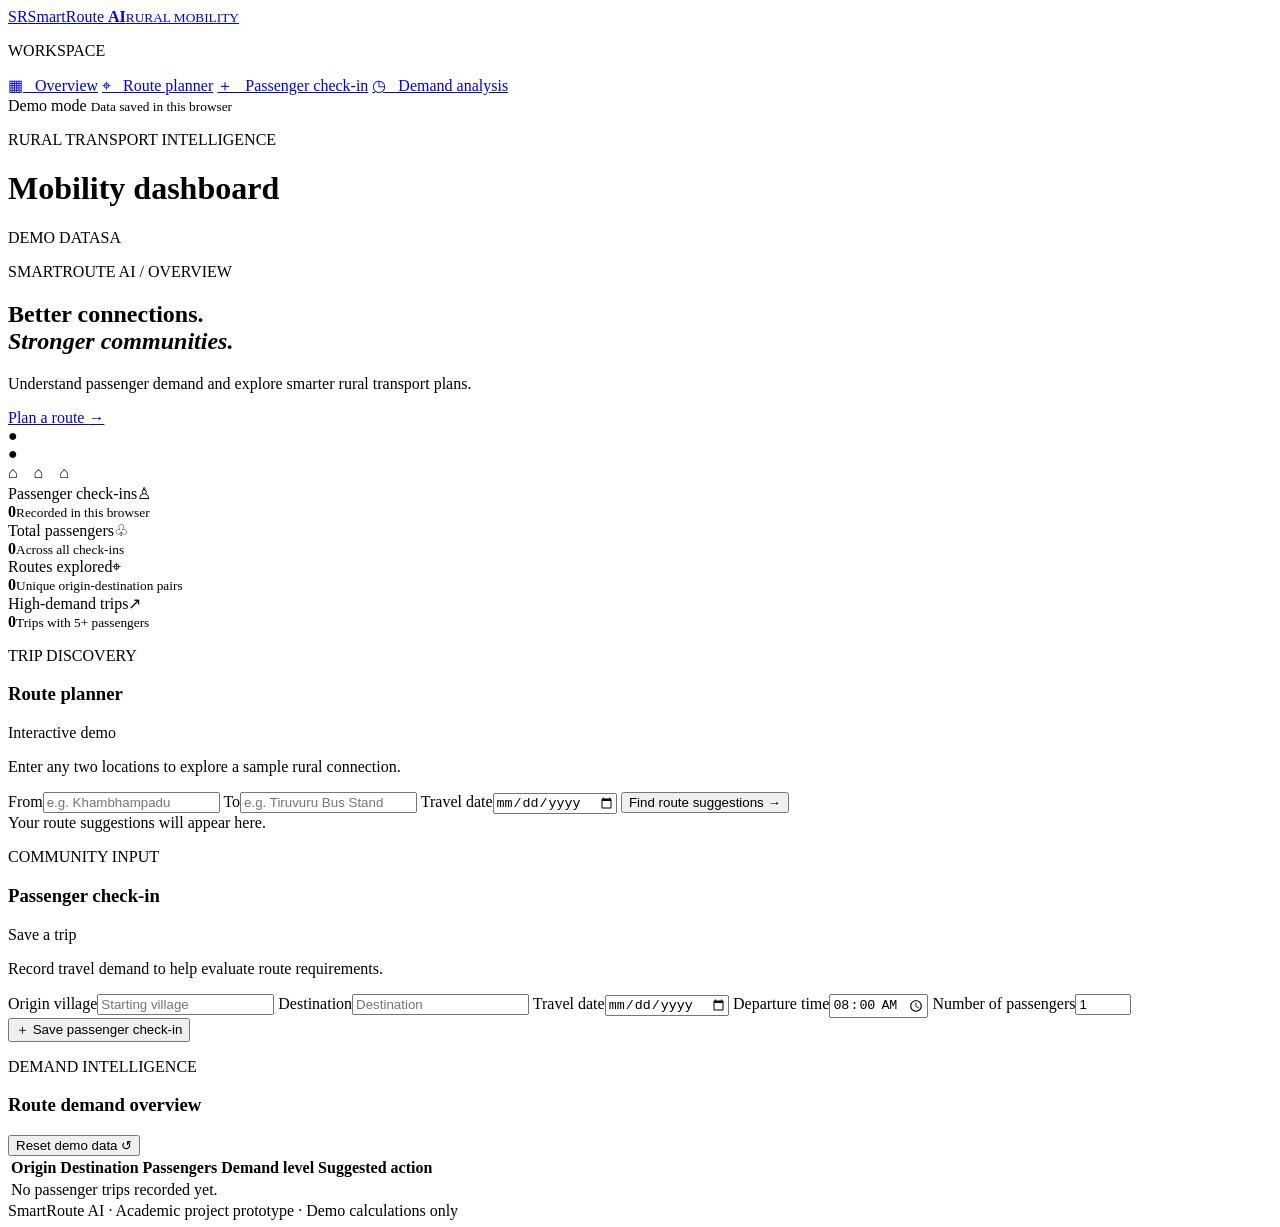
==== index.html @ 6442c950 "Add SmartRoute AI frontend page" ====
<!DOCTYPE html>
<html lang="en">
<head>
  <meta charset="UTF-8">
  <meta name="viewport" content="width=device-width, initial-scale=1.0">
  <meta name="theme-color" content="#10251f">
  <title>SmartRoute AI | Rural Mobility Planner</title>
  <link rel="stylesheet" href="styles.css">
</head>
<body>
  <div class="app-shell">
    <aside class="sidebar">
      <a class="brand" href="#"><span class="brand-mark">SR</span><span>SmartRoute <b>AI</b><small>RURAL MOBILITY</small></span></a>
      <p class="nav-label">WORKSPACE</p>
      <a class="nav-item active" href="#overview">▦ &nbsp; Overview</a>
      <a class="nav-item" href="#planner">⌖ &nbsp; Route planner</a>
      <a class="nav-item" href="#checkin">＋ &nbsp; Passenger check-in</a>
      <a class="nav-item" href="#demand">◷ &nbsp; Demand analysis</a>
      <div class="sidebar-bottom"><span class="status-dot"></span> Demo mode <small>Data saved in this browser</small></div>
    </aside>

    <main class="main-content">
      <header class="topbar">
        <div><p class="eyebrow">RURAL TRANSPORT INTELLIGENCE</p><h1>Mobility dashboard</h1></div>
        <div class="top-actions"><span class="live-pill"><i></i> DEMO DATA</span><span class="avatar">SA</span></div>
      </header>

      <section class="welcome">
        <div><p class="eyebrow light">SMARTROUTE AI / OVERVIEW</p><h2>Better connections.<br><em>Stronger communities.</em></h2><p>Understand passenger demand and explore smarter rural transport plans.</p><a class="button button-light" href="#planner">Plan a route <span>→</span></a></div>
        <div class="welcome-art" aria-hidden="true"><div class="sun"></div><div class="road"></div><div class="pin pin-one">●</div><div class="pin pin-two">●</div><div class="village">⌂　⌂　⌂</div></div>
      </section>

      <section class="stats-grid" id="overview">
        <article class="stat-card"><div class="stat-top"><span>Passenger check-ins</span><span class="stat-icon">♙</span></div><strong id="totalCheckins">0</strong><small>Recorded in this browser</small></article>
        <article class="stat-card"><div class="stat-top"><span>Total passengers</span><span class="stat-icon">♧</span></div><strong id="totalPassengers">0</strong><small>Across all check-ins</small></article>
        <article class="stat-card"><div class="stat-top"><span>Routes explored</span><span class="stat-icon">⌖</span></div><strong id="routesExplored">0</strong><small>Unique origin-destination pairs</small></article>
        <article class="stat-card"><div class="stat-top"><span>High-demand trips</span><span class="stat-icon">↗</span></div><strong id="highDemand">0</strong><small>Trips with 5+ passengers</small></article>
      </section>

      <div class="content-grid">
        <section class="panel" id="planner">
          <div class="panel-heading"><div><p class="eyebrow">TRIP DISCOVERY</p><h3>Route planner</h3></div><span class="tag">Interactive demo</span></div>
          <p class="muted">Enter any two locations to explore a sample rural connection.</p>
          <form id="routeForm" class="form-grid">
            <label>From<input id="origin" required placeholder="e.g. Khambhampadu"></label>
            <label>To<input id="destination" required placeholder="e.g. Tiruvuru Bus Stand"></label>
            <label class="full">Travel date<input id="travelDate" type="date" required></label>
            <button class="button button-dark full" type="submit">Find route suggestions <span>→</span></button>
          </form>
          <div id="routeResults" class="results empty-state">Your route suggestions will appear here.</div>
        </section>

        <section class="panel" id="checkin">
          <div class="panel-heading"><div><p class="eyebrow">COMMUNITY INPUT</p><h3>Passenger check-in</h3></div><span class="tag green-tag">Save a trip</span></div>
          <p class="muted">Record travel demand to help evaluate route requirements.</p>
          <form id="checkinForm" class="form-grid">
            <label>Origin village<input id="checkinOrigin" required placeholder="Starting village"></label>
            <label>Destination<input id="checkinDestination" required placeholder="Destination"></label>
            <label>Travel date<input id="checkinDate" type="date" required></label>
            <label>Departure time<input id="checkinTime" type="time" value="08:00" required></label>
            <label class="full">Number of passengers<input id="passengerCount" type="number" min="1" max="100" value="1" required></label>
            <button class="button button-green full" type="submit">＋ Save passenger check-in</button>
          </form>
          <p id="formMessage" class="form-message" role="status"></p>
        </section>
      </div>

      <section class="panel demand-panel" id="demand">
        <div class="panel-heading"><div><p class="eyebrow">DEMAND INTELLIGENCE</p><h3>Route demand overview</h3></div><button class="text-button" id="resetDemo">Reset demo data ↺</button></div>
        <div class="table-wrap"><table><thead><tr><th>Origin</th><th>Destination</th><th>Passengers</th><th>Demand level</th><th>Suggested action</th></tr></thead><tbody id="demandRows"><tr><td colspan="5" class="empty-cell">No passenger trips recorded yet.</td></tr></tbody></table></div>
      </section>
      <footer>SmartRoute AI · Academic project prototype · Demo calculations only</footer>
    </main>
  </div>
  <script src="app.js"></script>
</body>
</html>
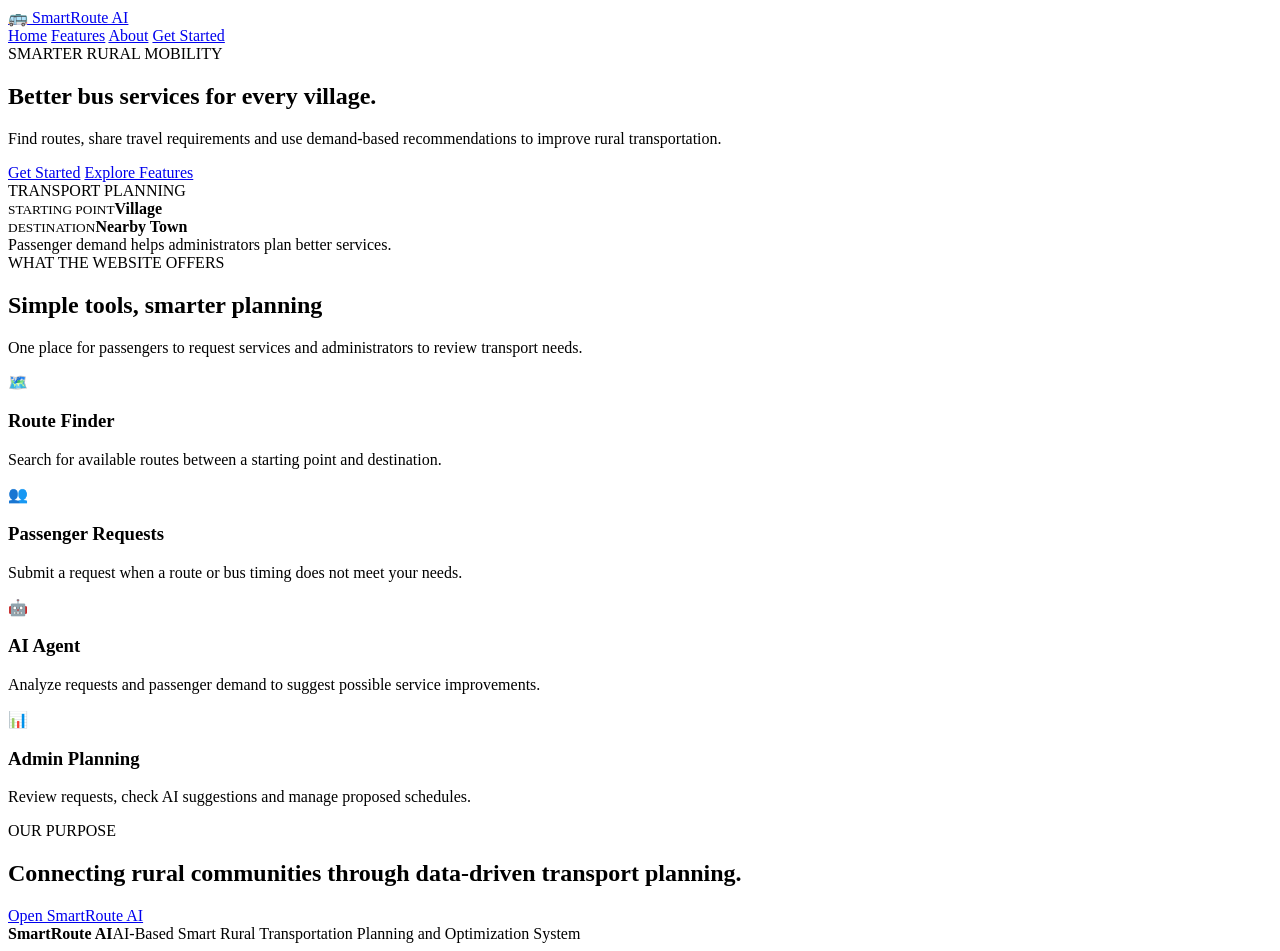
==== commit 852901eb: "Add SmartRoute AI home page" ====
--- a/index.html
+++ b/index.html
@@ -3,75 +3,64 @@
 <head>
   <meta charset="UTF-8">
   <meta name="viewport" content="width=device-width, initial-scale=1.0">
-  <meta name="theme-color" content="#10251f">
-  <title>SmartRoute AI | Rural Mobility Planner</title>
-  <link rel="stylesheet" href="styles.css">
+  <meta name="description" content="SmartRoute AI helps improve rural transportation planning.">
+  <title>SmartRoute AI | Rural Transportation</title>
+  <link rel="stylesheet" href="css/style.css">
 </head>
 <body>
-  <div class="app-shell">
-    <aside class="sidebar">
-      <a class="brand" href="#"><span class="brand-mark">SR</span><span>SmartRoute <b>AI</b><small>RURAL MOBILITY</small></span></a>
-      <p class="nav-label">WORKSPACE</p>
-      <a class="nav-item active" href="#overview">▦ &nbsp; Overview</a>
-      <a class="nav-item" href="#planner">⌖ &nbsp; Route planner</a>
-      <a class="nav-item" href="#checkin">＋ &nbsp; Passenger check-in</a>
-      <a class="nav-item" href="#demand">◷ &nbsp; Demand analysis</a>
-      <div class="sidebar-bottom"><span class="status-dot"></span> Demo mode <small>Data saved in this browser</small></div>
-    </aside>
+  <header class="site-header">
+    <a class="brand" href="index.html"><span class="brand-icon">🚌</span> SmartRoute AI</a>
+    <nav class="main-nav" aria-label="Main navigation">
+      <a href="#home">Home</a>
+      <a href="#features">Features</a>
+      <a href="#about">About</a>
+      <a class="nav-button" href="login.html">Get Started</a>
+    </nav>
+  </header>
 
-    <main class="main-content">
-      <header class="topbar">
-        <div><p class="eyebrow">RURAL TRANSPORT INTELLIGENCE</p><h1>Mobility dashboard</h1></div>
-        <div class="top-actions"><span class="live-pill"><i></i> DEMO DATA</span><span class="avatar">SA</span></div>
-      </header>
+  <main>
+    <section class="hero" id="home">
+      <div class="hero-copy">
+        <span class="eyebrow">SMARTER RURAL MOBILITY</span>
+        <h1>Better bus services for <span>every village.</span></h1>
+        <p>Find routes, share travel requirements and use demand-based recommendations to improve rural transportation.</p>
+        <div class="hero-actions">
+          <a class="button button-primary" href="login.html">Get Started</a>
+          <a class="button button-secondary" href="#features">Explore Features</a>
+        </div>
+      </div>
+      <div class="hero-panel">
+        <div class="panel-top"><span class="live-dot"></span> TRANSPORT PLANNING</div>
+        <div class="route-visual">
+          <div class="route-point"><span class="point-dot"></span><div><small>STARTING POINT</small><strong>Village</strong></div></div>
+          <div class="route-line"></div>
+          <div class="route-point"><span class="point-dot point-end"></span><div><small>DESTINATION</small><strong>Nearby Town</strong></div></div>
+        </div>
+        <div class="panel-note">Passenger demand helps administrators plan better services.</div>
+      </div>
+    </section>
 
-      <section class="welcome">
-        <div><p class="eyebrow light">SMARTROUTE AI / OVERVIEW</p><h2>Better connections.<br><em>Stronger communities.</em></h2><p>Understand passenger demand and explore smarter rural transport plans.</p><a class="button button-light" href="#planner">Plan a route <span>→</span></a></div>
-        <div class="welcome-art" aria-hidden="true"><div class="sun"></div><div class="road"></div><div class="pin pin-one">●</div><div class="pin pin-two">●</div><div class="village">⌂　⌂　⌂</div></div>
-      </section>
+    <section class="section" id="features">
+      <div class="section-heading">
+        <span class="eyebrow">WHAT THE WEBSITE OFFERS</span>
+        <h2>Simple tools, smarter planning</h2>
+        <p>One place for passengers to request services and administrators to review transport needs.</p>
+      </div>
+      <div class="feature-grid">
+        <article class="feature-card"><div class="feature-icon">🗺️</div><h3>Route Finder</h3><p>Search for available routes between a starting point and destination.</p></article>
+        <article class="feature-card"><div class="feature-icon">👥</div><h3>Passenger Requests</h3><p>Submit a request when a route or bus timing does not meet your needs.</p></article>
+        <article class="feature-card"><div class="feature-icon">🤖</div><h3>AI Agent</h3><p>Analyze requests and passenger demand to suggest possible service improvements.</p></article>
+        <article class="feature-card"><div class="feature-icon">📊</div><h3>Admin Planning</h3><p>Review requests, check AI suggestions and manage proposed schedules.</p></article>
+      </div>
+    </section>
 
-      <section class="stats-grid" id="overview">
-        <article class="stat-card"><div class="stat-top"><span>Passenger check-ins</span><span class="stat-icon">♙</span></div><strong id="totalCheckins">0</strong><small>Recorded in this browser</small></article>
-        <article class="stat-card"><div class="stat-top"><span>Total passengers</span><span class="stat-icon">♧</span></div><strong id="totalPassengers">0</strong><small>Across all check-ins</small></article>
-        <article class="stat-card"><div class="stat-top"><span>Routes explored</span><span class="stat-icon">⌖</span></div><strong id="routesExplored">0</strong><small>Unique origin-destination pairs</small></article>
-        <article class="stat-card"><div class="stat-top"><span>High-demand trips</span><span class="stat-icon">↗</span></div><strong id="highDemand">0</strong><small>Trips with 5+ passengers</small></article>
-      </section>
+    <section class="about-band" id="about">
+      <div><span class="eyebrow">OUR PURPOSE</span><h2>Connecting rural communities through data-driven transport planning.</h2></div>
+      <a class="button button-light" href="login.html">Open SmartRoute AI</a>
+    </section>
+  </main>
 
-      <div class="content-grid">
-        <section class="panel" id="planner">
-          <div class="panel-heading"><div><p class="eyebrow">TRIP DISCOVERY</p><h3>Route planner</h3></div><span class="tag">Interactive demo</span></div>
-          <p class="muted">Enter any two locations to explore a sample rural connection.</p>
-          <form id="routeForm" class="form-grid">
-            <label>From<input id="origin" required placeholder="e.g. Khambhampadu"></label>
-            <label>To<input id="destination" required placeholder="e.g. Tiruvuru Bus Stand"></label>
-            <label class="full">Travel date<input id="travelDate" type="date" required></label>
-            <button class="button button-dark full" type="submit">Find route suggestions <span>→</span></button>
-          </form>
-          <div id="routeResults" class="results empty-state">Your route suggestions will appear here.</div>
-        </section>
-
-        <section class="panel" id="checkin">
-          <div class="panel-heading"><div><p class="eyebrow">COMMUNITY INPUT</p><h3>Passenger check-in</h3></div><span class="tag green-tag">Save a trip</span></div>
-          <p class="muted">Record travel demand to help evaluate route requirements.</p>
-          <form id="checkinForm" class="form-grid">
-            <label>Origin village<input id="checkinOrigin" required placeholder="Starting village"></label>
-            <label>Destination<input id="checkinDestination" required placeholder="Destination"></label>
-            <label>Travel date<input id="checkinDate" type="date" required></label>
-            <label>Departure time<input id="checkinTime" type="time" value="08:00" required></label>
-            <label class="full">Number of passengers<input id="passengerCount" type="number" min="1" max="100" value="1" required></label>
-            <button class="button button-green full" type="submit">＋ Save passenger check-in</button>
-          </form>
-          <p id="formMessage" class="form-message" role="status"></p>
-        </section>
-      </div>
-
-      <section class="panel demand-panel" id="demand">
-        <div class="panel-heading"><div><p class="eyebrow">DEMAND INTELLIGENCE</p><h3>Route demand overview</h3></div><button class="text-button" id="resetDemo">Reset demo data ↺</button></div>
-        <div class="table-wrap"><table><thead><tr><th>Origin</th><th>Destination</th><th>Passengers</th><th>Demand level</th><th>Suggested action</th></tr></thead><tbody id="demandRows"><tr><td colspan="5" class="empty-cell">No passenger trips recorded yet.</td></tr></tbody></table></div>
-      </section>
-      <footer>SmartRoute AI · Academic project prototype · Demo calculations only</footer>
-    </main>
-  </div>
-  <script src="app.js"></script>
+  <footer class="site-footer"><strong>SmartRoute AI</strong><span>AI-Based Smart Rural Transportation Planning and Optimization System</span></footer>
+  <script src="js/main.js"></script>
 </body>
 </html>
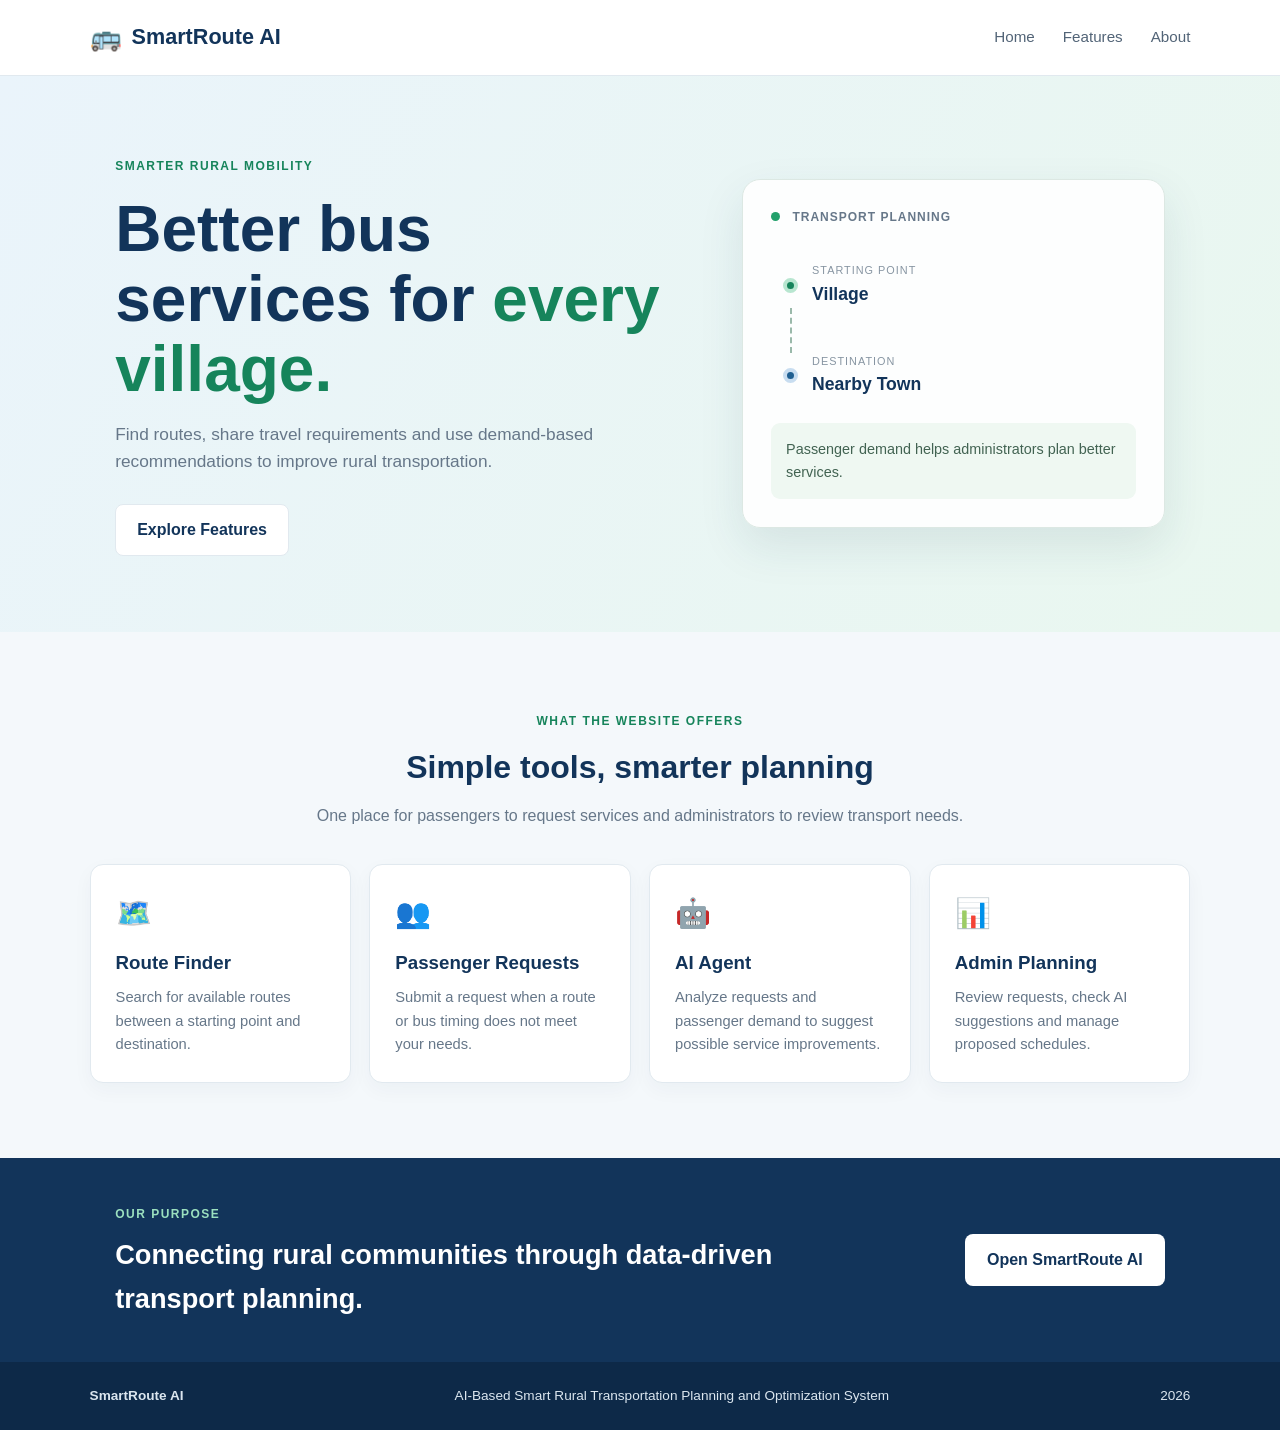
==== commit ff12edc4: "Remove Get Started buttons from landing page" ====
--- a/index.html
+++ b/index.html
@@ -14,7 +14,6 @@
       <a href="#home">Home</a>
       <a href="#features">Features</a>
       <a href="#about">About</a>
-      <a class="nav-button" href="login.html">Get Started</a>
     </nav>
   </header>
 
@@ -25,7 +24,6 @@
         <h1>Better bus services for <span>every village.</span></h1>
         <p>Find routes, share travel requirements and use demand-based recommendations to improve rural transportation.</p>
         <div class="hero-actions">
-          <a class="button button-primary" href="login.html">Get Started</a>
           <a class="button button-secondary" href="#features">Explore Features</a>
         </div>
       </div>
--- a/css/style.css
+++ b/css/style.css
@@ -0,0 +1,114 @@
+:root {
+  --navy: #12345a;
+  --blue: #1f5f91;
+  --green: #16845b;
+  --ink: #1d2b3a;
+  --muted: #667789;
+  --surface: #ffffff;
+  --background: #f4f8fb;
+  --border: #e1e9ef;
+}
+* { box-sizing: border-box; margin: 0; padding: 0; }
+html { scroll-behavior: smooth; }
+body { font-family: Arial, Helvetica, sans-serif; color: var(--ink); background: var(--background); line-height: 1.6; }
+a { color: inherit; text-decoration: none; }
+.site-header { min-height: 76px; padding: 16px 7%; display: flex; align-items: center; justify-content: space-between; gap: 24px; background: var(--surface); border-bottom: 1px solid var(--border); }
+.brand { display: flex; align-items: center; gap: 10px; color: var(--navy); font-size: 1.35rem; font-weight: 800; }
+.brand-icon { font-size: 1.6rem; }
+.main-nav { display: flex; align-items: center; gap: 28px; color: #526477; font-size: .95rem; }
+.main-nav a:hover { color: var(--green); }
+.nav-button { padding: 10px 18px; border-radius: 8px; color: white !important; background: var(--green); }
+.hero { min-height: 510px; padding: 76px 9%; display: grid; grid-template-columns: 1.15fr .85fr; align-items: center; gap: 55px; background: linear-gradient(120deg, #eaf4fb, #e9f7ef); }
+.eyebrow { color: var(--green); font-size: .75rem; font-weight: 800; letter-spacing: 1.5px; }
+.hero h1 { max-width: 650px; margin: 16px 0; color: var(--navy); font-size: clamp(2.5rem, 5vw, 4.2rem); line-height: 1.1; }
+.hero h1 span { color: var(--green); }
+.hero-copy > p { max-width: 580px; color: var(--muted); font-size: 1.08rem; }
+.hero-actions { display: flex; flex-wrap: wrap; gap: 12px; margin-top: 28px; }
+.button { display: inline-flex; justify-content: center; align-items: center; padding: 12px 21px; border: 1px solid transparent; border-radius: 8px; font-weight: 700; cursor: pointer; }
+.button-primary { color: white; background: var(--green); }
+.button-primary:hover, .nav-button:hover { background: #106b49; }
+.button-secondary { color: var(--navy); background: white; border-color: var(--border); }
+.hero-panel { padding: 28px; border: 1px solid #dce8e3; border-radius: 18px; background: rgba(255,255,255,.92); box-shadow: 0 18px 45px rgba(27,65,86,.10); }
+.panel-top { color: var(--muted); font-size: .75rem; font-weight: 800; letter-spacing: 1px; }
+.live-dot { display: inline-block; width: 9px; height: 9px; margin-right: 8px; border-radius: 50%; background: #22a06b; }
+.route-visual { padding: 35px 12px 25px; }
+.route-point { display: flex; align-items: center; gap: 14px; }
+.point-dot { width: 15px; height: 15px; border: 4px solid #b8e6d0; border-radius: 50%; background: var(--green); }
+.point-end { border-color: #c8ddf0; background: var(--blue); }
+.route-point small { display: block; color: #8795a2; font-size: .68rem; letter-spacing: 1px; }
+.route-point strong { color: var(--navy); font-size: 1.1rem; }
+.route-line { height: 45px; margin-left: 7px; border-left: 2px dashed #9ab9aa; }
+.panel-note { padding: 15px; border-radius: 9px; color: #426352; background: #eff8f2; font-size: .9rem; }
+.section { padding: 75px 7%; }
+.section-heading { max-width: 700px; margin: 0 auto 35px; text-align: center; }
+.section-heading h2 { margin: 10px 0; color: var(--navy); font-size: 2rem; }
+.section-heading p { color: var(--muted); }
+.feature-grid { display: grid; grid-template-columns: repeat(4, 1fr); gap: 18px; }
+.feature-card { padding: 25px; border: 1px solid var(--border); border-radius: 13px; background: white; box-shadow: 0 7px 20px rgba(30,60,80,.04); }
+.feature-icon { margin-bottom: 12px; font-size: 1.8rem; }
+.feature-card h3 { margin-bottom: 8px; color: var(--navy); }
+.feature-card p { color: var(--muted); font-size: .92rem; }
+.about-band { padding: 42px 9%; display: flex; align-items: center; justify-content: space-between; gap: 30px; color: white; background: var(--navy); }
+.about-band h2 { max-width: 720px; margin-top: 8px; font-size: 1.7rem; }
+.about-band .eyebrow { color: #9be0bf; }
+.button-light { flex-shrink: 0; color: var(--navy); background: white; }
+.site-footer { padding: 23px 7%; display: flex; justify-content: space-between; gap: 15px; color: #dbe6ef; background: #0d2948; font-size: .85rem; }
+@media (max-width: 850px) { .hero { grid-template-columns: 1fr; gap: 35px; } .feature-grid { grid-template-columns: repeat(2, 1fr); } }
+@media (max-width: 600px) { .site-header { flex-direction: column; } .main-nav { flex-wrap: wrap; justify-content: center; gap: 15px; } .hero { padding: 55px 7%; } .feature-grid { grid-template-columns: 1fr; } .about-band, .site-footer { flex-direction: column; align-items: flex-start; } }
+
+/* Passenger login module */
+.login-section { padding-top: 55px; }
+.login-card { width: min(100%, 520px); margin: 0 auto; padding: 30px; border: 1px solid var(--border); border-radius: 16px; background: white; box-shadow: 0 12px 35px rgba(30,60,80,.08); }
+.assistant-icon { width: 58px; height: 58px; display: grid; place-items: center; margin: 0 auto 12px; border-radius: 16px; background: #eaf7f0; font-size: 1.8rem; }
+.login-card > h3 { margin-bottom: 5px; color: var(--navy); text-align: center; }
+.muted-text { margin: 0 0 20px; color: var(--muted); text-align: center; font-size: .9rem; }
+.login-card label { display: block; margin: 14px 0 6px; color: var(--ink); font-size: .9rem; font-weight: 700; }
+.login-card input, .login-card textarea { width: 100%; padding: 12px 13px; border: 1px solid var(--border); border-radius: 8px; color: var(--ink); background: #fbfdfe; font: inherit; resize: vertical; }
+.login-card input:focus, .login-card textarea:focus { outline: 2px solid #b8e6d0; border-color: var(--green); }
+.full-button { width: 100%; margin-top: 15px; }
+.form-message { min-height: 22px; margin-top: 12px; font-size: .9rem; }
+.success-message { color: var(--green); }
+.error-message { color: #b54735; }
+.credentials-box { margin-top: 24px; padding-top: 22px; border-top: 1px solid var(--border); }
+.credentials-box h3 { color: var(--navy); }
+.credentials-box .muted-text { margin: 5px 0 14px; text-align: left; }
+.demo-note { margin-top: 12px; color: var(--muted); font-size: .82rem; text-align: center; }
+[hidden] { display: none !important; }
+@media (max-width: 600px) { .login-card { padding: 22px; } }
+
+
+/* Passenger dashboard */
+.dashboard-section { padding-top: 45px; }
+.dashboard-welcome { display: flex; align-items: center; justify-content: space-between; gap: 20px; margin-bottom: 30px; padding: 30px 35px; border-radius: 16px; background: linear-gradient(120deg, #eaf4fb, #e9f7ef); }
+.dashboard-welcome h1 { margin: 8px 0; color: var(--navy); font-size: clamp(1.8rem, 4vw, 2.5rem); }
+.dashboard-welcome p { color: var(--muted); }
+.welcome-icon { font-size: 3.4rem; }
+.dashboard-grid { display: grid; grid-template-columns: repeat(2, minmax(0, 1fr)); gap: 20px; }
+.dashboard-card { padding: 25px; border: 1px solid var(--border); border-radius: 14px; background: white; box-shadow: 0 7px 20px rgba(30,60,80,.04); }
+.card-heading { display: flex; align-items: flex-start; gap: 13px; margin-bottom: 18px; }
+.card-heading > span { font-size: 1.7rem; }
+.card-heading h2 { color: var(--navy); font-size: 1.25rem; }
+.card-heading p { color: var(--muted); font-size: .88rem; }
+.dashboard-card label { display: block; margin: 12px 0 5px; font-size: .9rem; font-weight: 700; }
+.dashboard-card input, .dashboard-card select, .dashboard-card textarea { width: 100%; padding: 11px 12px; border: 1px solid var(--border); border-radius: 8px; background: #fbfdfe; color: var(--ink); font: inherit; }
+.dashboard-card input:focus, .dashboard-card select:focus, .dashboard-card textarea:focus { outline: 2px solid #b8e6d0; border-color: var(--green); }
+.result-area { margin-top: 18px; }
+.route-result, .request-result { margin-top: 12px; padding: 15px; border: 1px solid var(--border); border-radius: 10px; background: #fbfdfe; }
+.route-result h3 { margin: 8px 0 4px; color: var(--navy); }
+.route-result p, .request-result p { margin-top: 5px; font-size: .9rem; }
+.status-pill { display: inline-block; padding: 4px 9px; border-radius: 20px; font-size: .72rem; font-weight: 800; }
+.status-available, .status-approved { color: #126b49; background: #e4f5ec; }
+.status-pending { color: #8a5a12; background: #fff3d9; }
+.status-rejected { color: #a33b32; background: #fdebea; }
+.small-note { color: var(--muted); font-size: .8rem !important; }
+.request-top { display: flex; align-items: center; justify-content: space-between; gap: 10px; }
+.admin-note { color: var(--green); }
+.demo-warning { margin-top: 24px; padding: 14px 16px; border-radius: 9px; color: #775b20; background: #fff6df; font-size: .86rem; }
+@media (max-width: 850px) { .dashboard-grid { grid-template-columns: 1fr; } }
+@media (max-width: 600px) { .dashboard-welcome { padding: 23px; } .welcome-icon { font-size: 2.4rem; } .dashboard-card { padding: 20px; } }
+
+
+/* Interactive passenger route map */
+.map-title { margin-top: 22px; color: var(--navy); font-size: 1.05rem; }
+#route-map { width: 100%; height: 330px; margin-top: 10px; border: 1px solid var(--border); border-radius: 10px; z-index: 1; }
+.map-message { margin-top: 8px; }
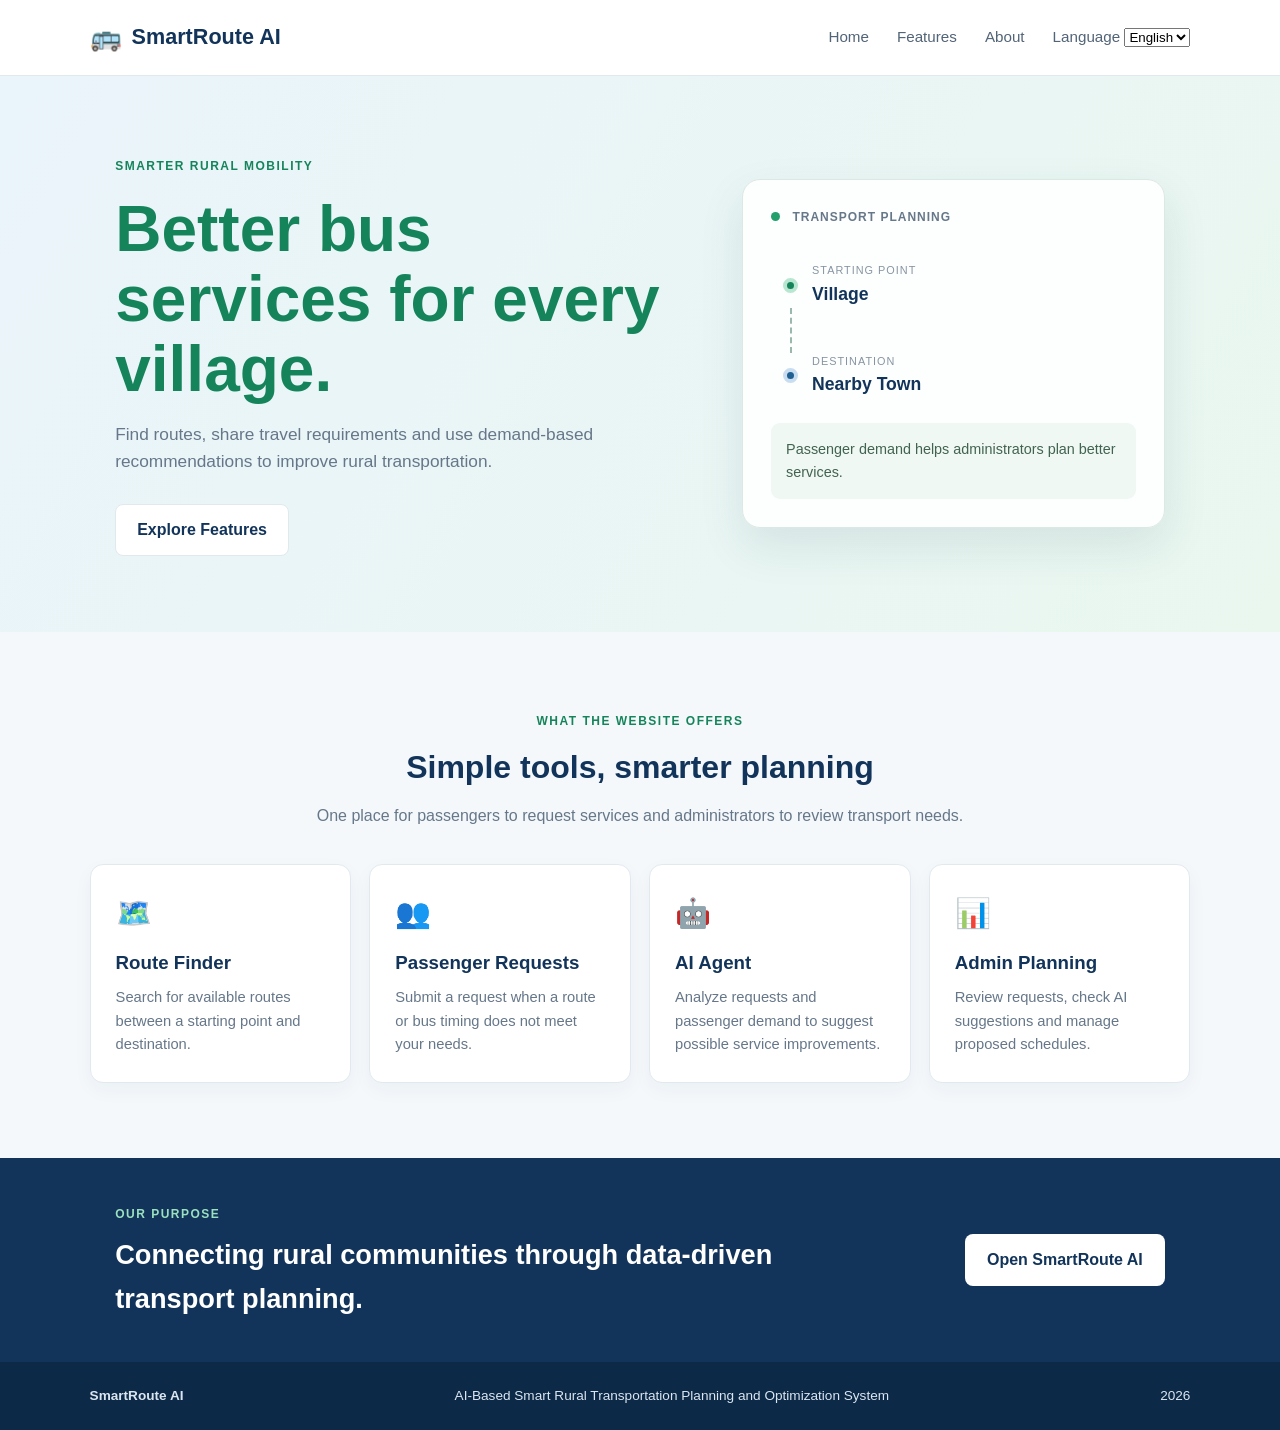
==== commit 4258be8d: "Add language selector to home navigation" ====
--- a/index.html
+++ b/index.html
@@ -11,50 +11,58 @@
   <header class="site-header">
     <a class="brand" href="index.html"><span class="brand-icon">🚌</span> SmartRoute AI</a>
     <nav class="main-nav" aria-label="Main navigation">
-      <a href="#home">Home</a>
-      <a href="#features">Features</a>
-      <a href="#about">About</a>
+      <a href="#home" data-i18n="navHome">Home</a>
+      <a href="#features" data-i18n="navFeatures">Features</a>
+      <a href="#about" data-i18n="navAbout">About</a>
+      <label class="language-picker"><span data-i18n="languageLabel">Language</span>
+        <select id="language-select" aria-label="Select language">
+          <option value="en">English</option>
+          <option value="ta">தமிழ்</option>
+          <option value="te">తెలుగు</option>
+          <option value="hi">हिन्दी</option>
+        </select>
+      </label>
     </nav>
   </header>
 
   <main>
     <section class="hero" id="home">
       <div class="hero-copy">
-        <span class="eyebrow">SMARTER RURAL MOBILITY</span>
-        <h1>Better bus services for <span>every village.</span></h1>
-        <p>Find routes, share travel requirements and use demand-based recommendations to improve rural transportation.</p>
+        <span class="eyebrow" data-i18n="eyebrow">SMARTER RURAL MOBILITY</span>
+        <h1><span data-i18n="heroTitle">Better bus services for</span> <span data-i18n="heroTitleAccent">every village.</span></h1>
+        <p data-i18n="heroDescription">Find routes, share travel requirements and use demand-based recommendations to improve rural transportation.</p>
         <div class="hero-actions">
-          <a class="button button-secondary" href="#features">Explore Features</a>
+          <a class="button button-secondary" href="#features" data-i18n="explore">Explore Features</a>
         </div>
       </div>
       <div class="hero-panel">
-        <div class="panel-top"><span class="live-dot"></span> TRANSPORT PLANNING</div>
+        <div class="panel-top"><span class="live-dot"></span> <span data-i18n="panelTitle">TRANSPORT PLANNING</span></div>
         <div class="route-visual">
-          <div class="route-point"><span class="point-dot"></span><div><small>STARTING POINT</small><strong>Village</strong></div></div>
+          <div class="route-point"><span class="point-dot"></span><div><small data-i18n="startingPoint">STARTING POINT</small><strong data-i18n="village">Village</strong></div></div>
           <div class="route-line"></div>
-          <div class="route-point"><span class="point-dot point-end"></span><div><small>DESTINATION</small><strong>Nearby Town</strong></div></div>
+          <div class="route-point"><span class="point-dot point-end"></span><div><small data-i18n="destination">DESTINATION</small><strong data-i18n="nearbyTown">Nearby Town</strong></div></div>
         </div>
-        <div class="panel-note">Passenger demand helps administrators plan better services.</div>
+        <div class="panel-note" data-i18n="panelNote">Passenger demand helps administrators plan better services.</div>
       </div>
     </section>
 
     <section class="section" id="features">
       <div class="section-heading">
-        <span class="eyebrow">WHAT THE WEBSITE OFFERS</span>
-        <h2>Simple tools, smarter planning</h2>
-        <p>One place for passengers to request services and administrators to review transport needs.</p>
+        <span class="eyebrow" data-i18n="featuresEyebrow">WHAT THE WEBSITE OFFERS</span>
+        <h2 data-i18n="featuresTitle">Simple tools, smarter planning</h2>
+        <p data-i18n="featuresDescription">One place for passengers to request services and administrators to review transport needs.</p>
       </div>
       <div class="feature-grid">
-        <article class="feature-card"><div class="feature-icon">🗺️</div><h3>Route Finder</h3><p>Search for available routes between a starting point and destination.</p></article>
-        <article class="feature-card"><div class="feature-icon">👥</div><h3>Passenger Requests</h3><p>Submit a request when a route or bus timing does not meet your needs.</p></article>
-        <article class="feature-card"><div class="feature-icon">🤖</div><h3>AI Agent</h3><p>Analyze requests and passenger demand to suggest possible service improvements.</p></article>
-        <article class="feature-card"><div class="feature-icon">📊</div><h3>Admin Planning</h3><p>Review requests, check AI suggestions and manage proposed schedules.</p></article>
+        <article class="feature-card"><div class="feature-icon">🗺️</div><h3 data-i18n="routeFinder">Route Finder</h3><p data-i18n="routeDescription">Search for available routes between a starting point and destination.</p></article>
+        <article class="feature-card"><div class="feature-icon">👥</div><h3 data-i18n="passengerRequests">Passenger Requests</h3><p data-i18n="requestDescription">Submit a request when a route or bus timing does not meet your needs.</p></article>
+        <article class="feature-card"><div class="feature-icon">🤖</div><h3 data-i18n="aiAgent">AI Agent</h3><p data-i18n="agentDescription">Analyze requests and passenger demand to suggest possible service improvements.</p></article>
+        <article class="feature-card"><div class="feature-icon">📊</div><h3 data-i18n="adminPlanning">Admin Planning</h3><p data-i18n="adminDescription">Review requests, check AI suggestions and manage proposed schedules.</p></article>
       </div>
     </section>
 
     <section class="about-band" id="about">
-      <div><span class="eyebrow">OUR PURPOSE</span><h2>Connecting rural communities through data-driven transport planning.</h2></div>
-      <a class="button button-light" href="login.html">Open SmartRoute AI</a>
+      <div><span class="eyebrow" data-i18n="purposeEyebrow">OUR PURPOSE</span><h2 data-i18n="purposeTitle">Connecting rural communities through data-driven transport planning.</h2></div>
+      <a class="button button-light" href="login.html" data-i18n="openApp">Open SmartRoute AI</a>
     </section>
   </main>
 
--- a/css/style.css
+++ b/css/style.css
@@ -112,3 +112,49 @@
 .map-title { margin-top: 22px; color: var(--navy); font-size: 1.05rem; }
 #route-map { width: 100%; height: 330px; margin-top: 10px; border: 1px solid var(--border); border-radius: 10px; z-index: 1; }
 .map-message { margin-top: 8px; }
+
+
+/* Admin dashboard */
+.admin-section { padding-top: 45px; }
+.admin-stat-grid { display: grid; grid-template-columns: repeat(4, minmax(0, 1fr)); gap: 15px; margin-bottom: 22px; }
+.admin-stat { padding: 20px; border: 1px solid var(--border); border-radius: 12px; background: white; }
+.admin-stat span { display: block; color: var(--muted); font-size: .88rem; }
+.admin-stat strong { display: block; margin-top: 5px; color: var(--navy); font-size: 2rem; }
+.admin-panel-card { margin-top: 20px; }
+.admin-request-card { margin: 12px 0; padding: 18px; border: 1px solid var(--border); border-radius: 10px; background: #fbfdfe; }
+.admin-request-card h3 { margin-top: 9px; color: var(--navy); }
+.admin-request-card p { margin-top: 6px; font-size: .9rem; }
+.admin-request-card label { display: block; margin-top: 12px; font-size: .88rem; font-weight: 700; }
+.admin-request-card textarea { width: 100%; padding: 10px; border: 1px solid var(--border); border-radius: 8px; font: inherit; }
+.admin-actions { display: flex; gap: 10px; margin-top: 12px; }
+.button-danger { color: white; background: #b54735; }
+.demand-row { display: flex; justify-content: space-between; align-items: center; gap: 12px; padding: 14px 0; border-bottom: 1px solid var(--border); }
+.demand-count { color: var(--green); font-weight: 800; white-space: nowrap; }
+@media (max-width: 850px) { .admin-stat-grid { grid-template-columns: repeat(2, minmax(0, 1fr)); } }
+@media (max-width: 500px) { .admin-stat-grid { grid-template-columns: 1fr 1fr; } .admin-stat { padding: 14px; } .admin-stat strong { font-size: 1.5rem; } .demand-row { align-items: flex-start; flex-direction: column; } }
+
+
+/* CSV demand prediction and recommendation agent */
+.dataset-metrics { display: grid; grid-template-columns: repeat(3, minmax(0, 1fr)); gap: 12px; margin: 12px 0; }
+.dataset-metrics > div { padding: 16px; border: 1px solid var(--border); border-radius: 9px; background: #f8fbfd; }
+.dataset-metrics strong { display: block; color: var(--navy); font-size: 1.5rem; }
+.dataset-metrics span { color: var(--muted); font-size: .82rem; }
+.agent-card { margin: 12px 0; padding: 17px; border: 1px solid var(--border); border-left: 4px solid var(--green); border-radius: 10px; background: #fbfefd; }
+.agent-card p { margin-top: 7px; font-size: .9rem; }
+.agent-action { padding: 10px; border-radius: 7px; color: #285c43; background: #eaf7ef; }
+@media (max-width: 600px) { .dataset-metrics { grid-template-columns: 1fr; } }
+
+
+/* Admin passenger demand charts */
+.chart-grid { display: grid; grid-template-columns: minmax(0, 1.4fr) minmax(0, 1fr); gap: 20px; margin-top: 12px; }
+.chart-panel { min-width: 0; padding: 18px; border: 1px solid var(--border); border-radius: 10px; background: #fbfdfe; }
+.chart-panel h3 { margin-bottom: 12px; color: var(--navy); font-size: 1rem; }
+.chart-panel canvas { width: 100% !important; height: 280px !important; }
+@media (max-width: 750px) { .chart-grid { grid-template-columns: 1fr; } }
+
+
+/* Schedule optimization proposals */
+.schedule-card { margin: 12px 0; padding: 18px; border: 1px solid var(--border); border-left: 4px solid var(--blue); border-radius: 10px; background: #fbfdff; }
+.schedule-card p { margin-top: 7px; font-size: .9rem; }
+.schedule-card label { display: block; margin-top: 12px; font-size: .88rem; font-weight: 700; }
+.schedule-card textarea { width: 100%; padding: 10px; border: 1px solid var(--border); border-radius: 8px; font: inherit; }
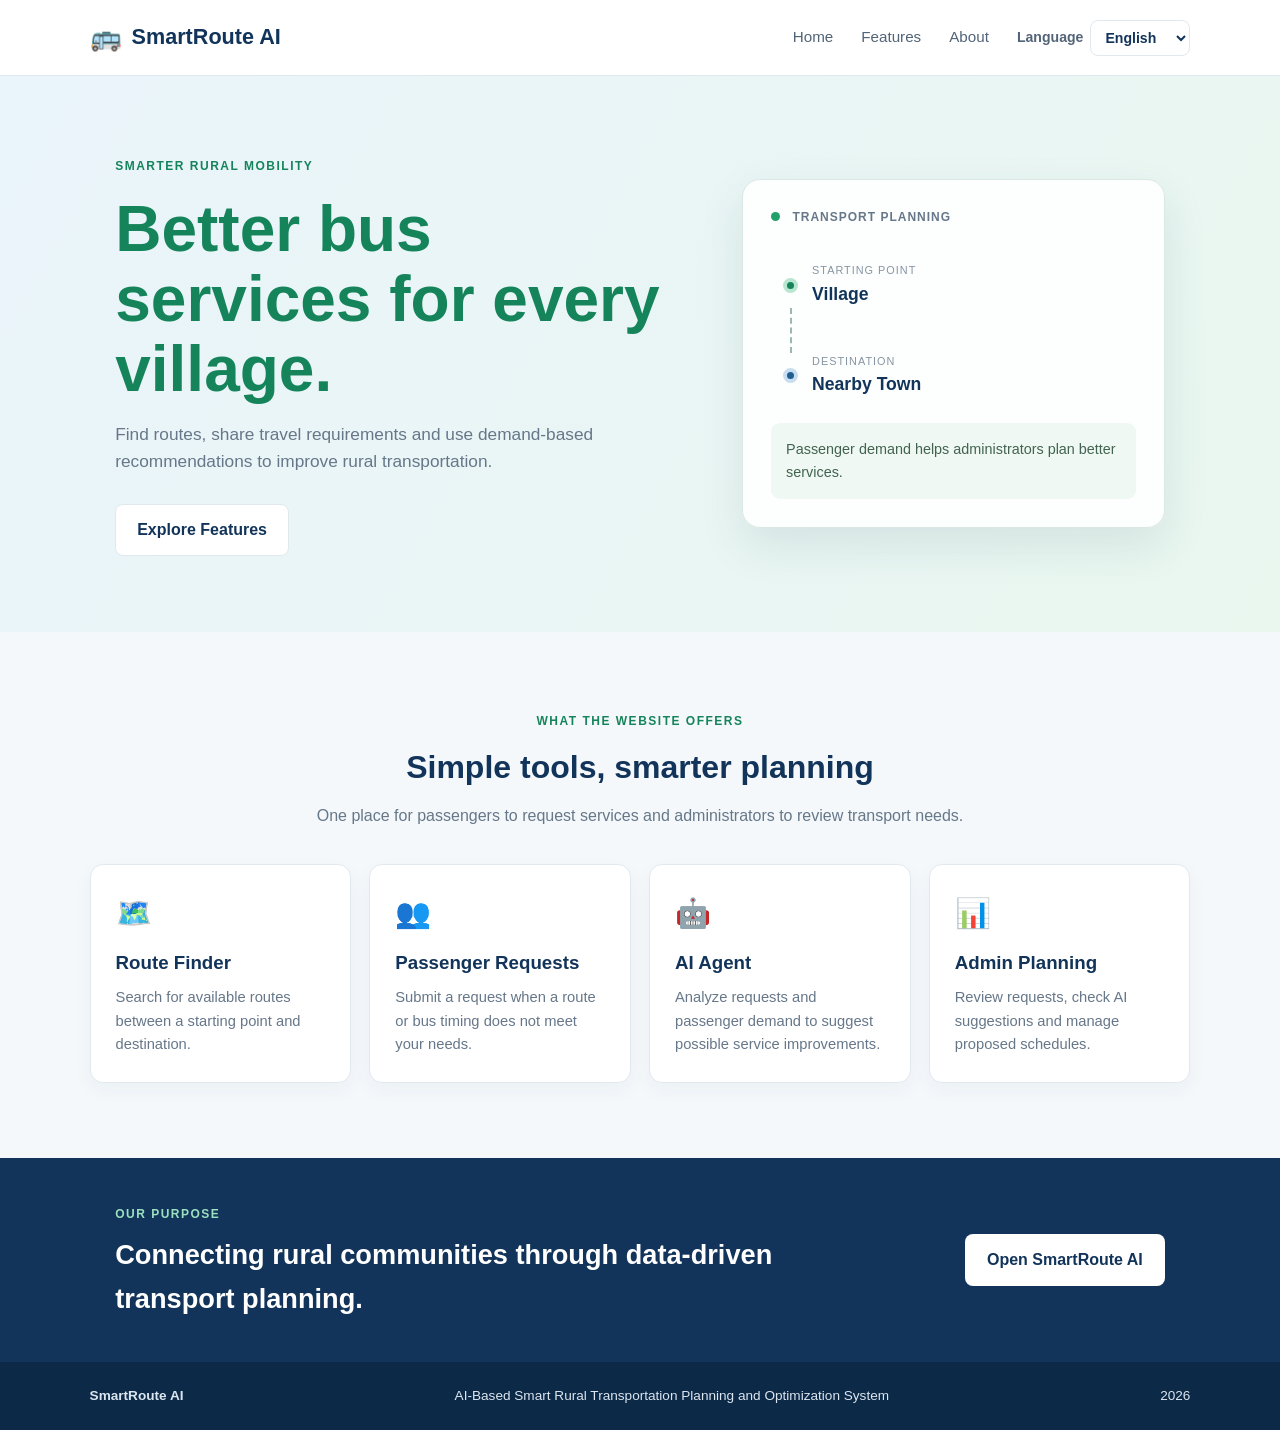
==== commit 85d9d359: "Expand home page Indian language selector" ====
--- a/index.html
+++ b/index.html
@@ -20,6 +20,15 @@
           <option value="ta">தமிழ்</option>
           <option value="te">తెలుగు</option>
           <option value="hi">हिन्दी</option>
+          <option value="bn">বাংলা</option>
+          <option value="mr">मराठी</option>
+          <option value="gu">ગુજરાતી</option>
+          <option value="kn">ಕನ್ನಡ</option>
+          <option value="ml">മലയാളം</option>
+          <option value="pa">ਪੰਜਾਬੀ</option>
+          <option value="or">ଓଡ଼ିଆ</option>
+          <option value="as">অসমীয়া</option>
+          <option value="ur">اردو</option>
         </select>
       </label>
     </nav>
--- a/css/style.css
+++ b/css/style.css
@@ -158,3 +158,10 @@
 .schedule-card p { margin-top: 7px; font-size: .9rem; }
 .schedule-card label { display: block; margin-top: 12px; font-size: .88rem; font-weight: 700; }
 .schedule-card textarea { width: 100%; padding: 10px; border: 1px solid var(--border); border-radius: 8px; font: inherit; }
+
+
+/* Home navigation language selector */
+.language-picker { display: inline-flex; align-items: center; gap: 7px; color: #526477; font-size: .88rem; font-weight: 700; }
+.language-picker select { max-width: 125px; padding: 8px 10px; border: 1px solid var(--border); border-radius: 8px; color: var(--navy); background: white; font: inherit; cursor: pointer; }
+.language-picker select:focus { outline: 2px solid #b8e6d0; border-color: var(--green); }
+@media (max-width: 600px) { .language-picker { justify-content: center; } }
